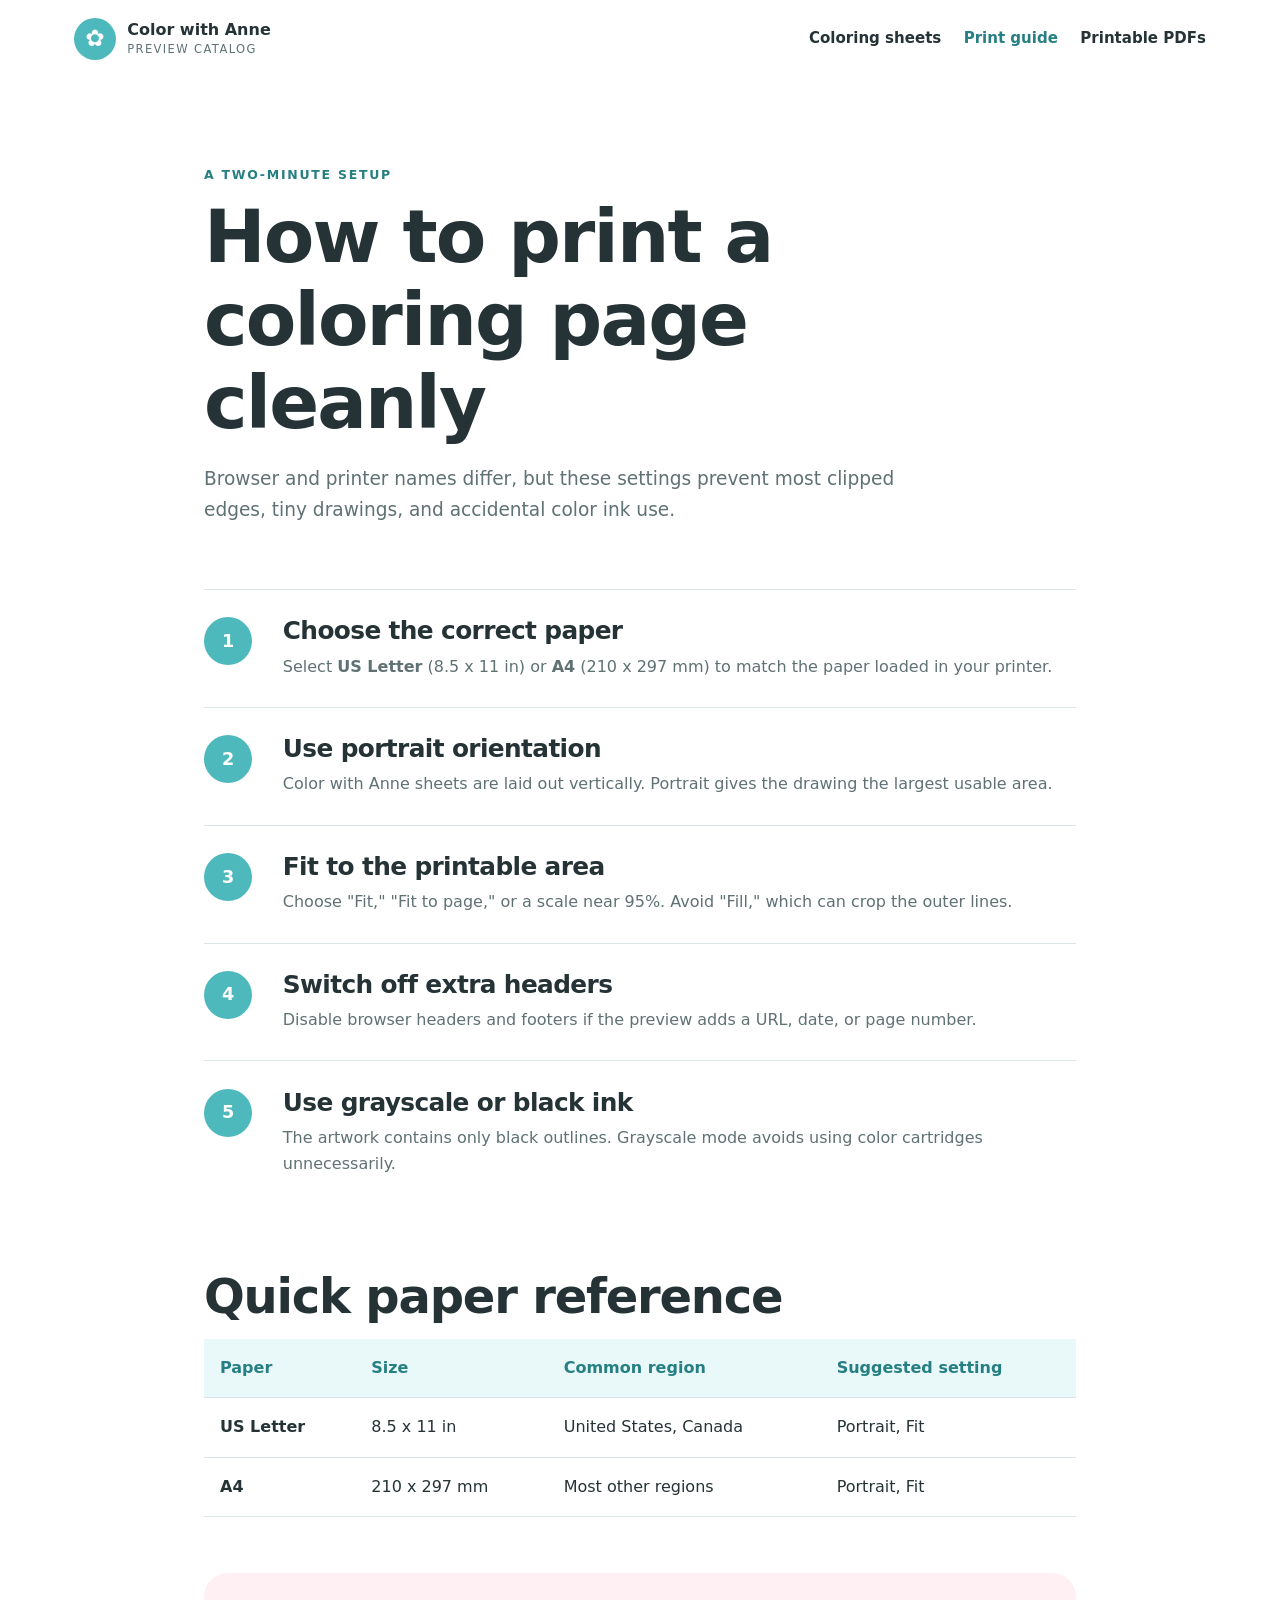
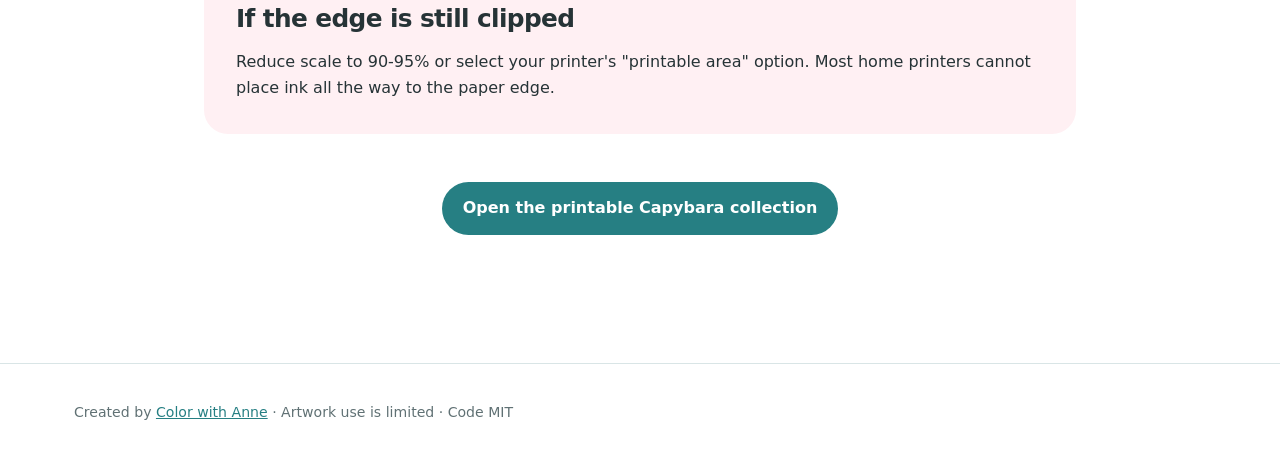
==== docs/print-guide.html @ 1237b343 "Launch Color with Anne printable preview catalog" ====
<!doctype html>
<html lang="en">
<head>
  <meta charset="utf-8">
  <meta name="viewport" content="width=device-width, initial-scale=1">
  <title>How to Print Coloring Pages Cleanly | Color with Anne</title>
  <meta name="description" content="Simple settings for printing crisp coloring pages on A4 or US Letter paper without clipped edges or heavy ink use.">
  <meta name="robots" content="index,follow">
  <meta name="theme-color" content="#4db9bd">
  <link rel="canonical" href="https://imakingtan.github.io/color-with-anne-printable-coloring-pages/print-guide.html">
  <link rel="sitemap" type="application/xml" href="sitemap.xml">
  <link rel="stylesheet" href="styles.css">
</head>
<body>
  <a class="skip-link" href="#main">Skip to the print guide</a>
  <header class="site-header">
    <a class="brand" href="index.html" aria-label="Color with Anne preview catalog home">
      <span class="brand-mark" aria-hidden="true">&#10047;</span>
      <span><strong>Color with Anne</strong><small>Preview Catalog</small></span>
    </a>
    <nav aria-label="Primary navigation">
      <a href="index.html#sheets">Coloring sheets</a>
      <a href="print-guide.html" aria-current="page">Print guide</a>
      <a href="https://colorwithanne.com/capybara-coloring-pages/">Printable PDFs</a>
    </nav>
  </header>

  <main id="main" class="guide">
    <header class="guide-intro">
      <p class="eyebrow">A two-minute setup</p>
      <h1>How to print a coloring page cleanly</h1>
      <p class="lede">Browser and printer names differ, but these settings
        prevent most clipped edges, tiny drawings, and accidental color ink use.</p>
    </header>

    <ol class="steps">
      <li>
        <span class="step-number">1</span>
        <div><h2>Choose the correct paper</h2><p>Select <strong>US Letter</strong>
          (8.5 x 11 in) or <strong>A4</strong> (210 x 297 mm) to match the paper
          loaded in your printer.</p></div>
      </li>
      <li>
        <span class="step-number">2</span>
        <div><h2>Use portrait orientation</h2><p>Color with Anne sheets are laid
          out vertically. Portrait gives the drawing the largest usable area.</p></div>
      </li>
      <li>
        <span class="step-number">3</span>
        <div><h2>Fit to the printable area</h2><p>Choose "Fit," "Fit to page," or
          a scale near 95%. Avoid "Fill," which can crop the outer lines.</p></div>
      </li>
      <li>
        <span class="step-number">4</span>
        <div><h2>Switch off extra headers</h2><p>Disable browser headers and
          footers if the preview adds a URL, date, or page number.</p></div>
      </li>
      <li>
        <span class="step-number">5</span>
        <div><h2>Use grayscale or black ink</h2><p>The artwork contains only
          black outlines. Grayscale mode avoids using color cartridges
          unnecessarily.</p></div>
      </li>
    </ol>

    <section class="paper-table" aria-labelledby="paper-title">
      <h2 id="paper-title">Quick paper reference</h2>
      <div class="table-wrap">
        <table>
          <thead><tr><th>Paper</th><th>Size</th><th>Common region</th><th>Suggested setting</th></tr></thead>
          <tbody>
            <tr><th>US Letter</th><td>8.5 x 11 in</td><td>United States, Canada</td><td>Portrait, Fit</td></tr>
            <tr><th>A4</th><td>210 x 297 mm</td><td>Most other regions</td><td>Portrait, Fit</td></tr>
          </tbody>
        </table>
      </div>
    </section>

    <aside class="note troubleshooting">
      <h2>If the edge is still clipped</h2>
      <p>Reduce scale to 90-95% or select your printer's "printable area" option.
        Most home printers cannot place ink all the way to the paper edge.</p>
    </aside>

    <p class="back-link"><a class="button primary" href="https://colorwithanne.com/capybara-coloring-pages/">Open the printable Capybara collection</a></p>
  </main>

  <footer>
    <p>Created by <a href="https://colorwithanne.com/">Color with Anne</a> &middot; Artwork use is limited &middot; Code MIT</p>
  </footer>
</body>
</html>
---- docs/styles.css ----
:root {
  --teal: #4db9bd;
  --teal-dark: #267f83;
  --teal-soft: #e9f8f8;
  --ink: #263336;
  --muted: #607174;
  --cream: #fffaf2;
  --pink: #fff0f3;
  --line: #d9e5e6;
  --white: #ffffff;
  --shadow: 0 18px 45px rgba(38, 79, 81, .11);
  --radius: 24px;
}

* { box-sizing: border-box; }

html { scroll-behavior: smooth; }

body {
  margin: 0;
  color: var(--ink);
  background: var(--white);
  font-family: ui-rounded, "Nunito", "Avenir Next", system-ui, -apple-system, BlinkMacSystemFont, "Segoe UI", sans-serif;
  line-height: 1.65;
}

a { color: var(--teal-dark); }
a:hover { color: #155f62; }

img { max-width: 100%; height: auto; display: block; }

.skip-link {
  position: fixed;
  z-index: 20;
  top: 10px;
  left: 10px;
  padding: .7rem 1rem;
  border-radius: 8px;
  color: var(--white);
  background: var(--ink);
  transform: translateY(-150%);
}

.skip-link:focus { transform: translateY(0); }

.site-header {
  display: flex;
  align-items: center;
  justify-content: space-between;
  gap: 2rem;
  max-width: 1180px;
  margin: 0 auto;
  padding: 1.1rem 24px;
}

.brand {
  display: flex;
  align-items: center;
  gap: .7rem;
  color: var(--ink);
  text-decoration: none;
}

.brand-mark {
  display: grid;
  width: 42px;
  height: 42px;
  place-items: center;
  border-radius: 50%;
  color: var(--white);
  background: var(--teal);
  font-size: 1.45rem;
}

.brand strong, .brand small { display: block; line-height: 1.15; }
.brand small { margin-top: .18rem; color: var(--muted); font-size: .72rem; letter-spacing: .12em; text-transform: uppercase; }

nav { display: flex; align-items: center; gap: 1.4rem; }
nav a { color: var(--ink); font-size: .94rem; font-weight: 700; text-decoration: none; }
nav a:hover, nav a[aria-current="page"] { color: var(--teal-dark); }

main { overflow: hidden; }

.hero {
  display: grid;
  grid-template-columns: minmax(0, 1.45fr) minmax(260px, .55fr);
  align-items: end;
  gap: 3.5rem;
  max-width: 1180px;
  margin: 2.5rem auto 0;
  padding: 5.5rem 5rem;
  border-radius: 34px;
  background: linear-gradient(135deg, var(--teal-soft), #f5fbf6 58%, var(--cream));
}

.eyebrow {
  margin: 0 0 .55rem;
  color: var(--teal-dark);
  font-size: .78rem;
  font-weight: 800;
  letter-spacing: .14em;
  text-transform: uppercase;
}

h1, h2, h3 { margin-top: 0; line-height: 1.13; letter-spacing: -.025em; }
h1 { max-width: 720px; margin-bottom: 1.25rem; font-size: clamp(2.5rem, 6vw, 4.8rem); }
h2 { margin-bottom: 1rem; font-size: clamp(2rem, 4vw, 3rem); }
h3 { margin-bottom: .65rem; font-size: 1.35rem; }

.lede { max-width: 700px; color: var(--muted); font-size: 1.16rem; }
.hero-actions, .card-actions { display: flex; align-items: center; flex-wrap: wrap; gap: .85rem; margin-top: 1.8rem; }

.button {
  display: inline-flex;
  min-height: 46px;
  align-items: center;
  justify-content: center;
  padding: .72rem 1.15rem;
  border: 2px solid transparent;
  border-radius: 999px;
  font: inherit;
  font-weight: 800;
  text-decoration: none;
  cursor: pointer;
}

.button.primary { color: var(--white); background: var(--teal-dark); }
.button.primary:hover { color: var(--white); background: #155f62; }
.button.secondary { color: var(--teal-dark); border-color: var(--teal); background: rgba(255,255,255,.7); }

.promise {
  padding: 1.7rem;
  border: 1px solid rgba(77,185,189,.25);
  border-radius: var(--radius);
  background: rgba(255,255,255,.75);
  box-shadow: var(--shadow);
}

.promise > span { color: #dd7991; font-size: 2.2rem; }
.promise p { margin-bottom: 0; }

.section { max-width: 1180px; margin: 0 auto; padding: 6.5rem 24px; }
.section-heading { display: flex; align-items: end; justify-content: space-between; gap: 3rem; margin-bottom: 2.5rem; }
.section-heading > p { max-width: 460px; color: var(--muted); }

.brand-intro { display: grid; grid-template-columns: .8fr 1.2fr; gap: 4rem; align-items: start; }
.brand-intro > div:last-child { max-width: 650px; color: var(--muted); font-size: 1.08rem; }
.brand-intro > div:last-child p:first-child { margin-top: 0; }

.weekly-section { padding: 4.5rem; border-radius: 30px; background: var(--cream); }
.weekly-grid { display: grid; grid-template-columns: 1fr 1fr; gap: 1rem; margin: 0; padding: 0; list-style: none; }
.weekly-grid a { display: grid; grid-template-columns: 42px 1fr; gap: .15rem .8rem; min-height: 116px; align-content: center; padding: 1.35rem; border: 1px solid #eadfce; border-radius: 18px; color: var(--ink); background: var(--white); text-decoration: none; }
.weekly-grid a:hover { border-color: var(--teal); box-shadow: 0 9px 24px rgba(38, 79, 81, .08); }
.weekly-grid span { grid-row: 1 / 3; color: var(--teal-dark); font-size: .8rem; font-weight: 900; letter-spacing: .1em; }
.weekly-grid strong { line-height: 1.3; }
.weekly-grid small { color: var(--muted); }
.weekly-note { margin: 1.3rem 0 0; color: var(--muted); font-size: .9rem; }

.card-grid { display: grid; grid-template-columns: repeat(3, 1fr); gap: 1.4rem; }
.sheet-card { display: flex; overflow: hidden; flex-direction: column; border: 1px solid var(--line); border-radius: var(--radius); background: var(--white); box-shadow: 0 10px 28px rgba(38, 79, 81, .07); }
.preview { padding: 1.2rem 1.2rem 0; background: var(--cream); }
.preview img { width: 100%; max-height: 480px; object-fit: contain; border: 1px solid #ede9df; background: white; }
.card-body { display: flex; flex: 1; flex-direction: column; padding: 1.45rem; }
.card-body p { color: var(--muted); }
.card-body .text-link { margin-top: auto; padding-top: .8rem; }
.tags { display: flex; gap: .45rem; margin-bottom: .9rem; }
.tags span { padding: .25rem .65rem; border-radius: 999px; color: var(--teal-dark); background: var(--teal-soft); font-size: .75rem; font-weight: 800; }
.text-link { font-weight: 800; text-underline-offset: .2em; }
.gallery-cta { margin: 2.5rem 0 0; text-align: center; }

.split-section { display: grid; grid-template-columns: 1.2fr .8fr; gap: 4rem; align-items: center; }
.split-section > div:first-child { max-width: 650px; }
.note { padding: 2rem; border-radius: var(--radius); background: var(--pink); }
.note p:last-child { margin-bottom: 0; }

.visit { display: flex; align-items: center; justify-content: space-between; gap: 3rem; margin-bottom: 5rem; border-radius: 30px; background: var(--teal-soft); }
.visit > div { max-width: 700px; }
.visit p:last-child { margin-bottom: 0; color: var(--muted); }

footer { display: flex; justify-content: space-between; gap: 2rem; padding: 2.3rem max(24px, calc((100vw - 1132px) / 2)); color: var(--muted); border-top: 1px solid var(--line); font-size: .88rem; }
footer p { margin: 0; }

.guide { max-width: 920px; margin: 0 auto; padding: 5.5rem 24px 7rem; }
.guide-intro { margin-bottom: 4rem; }
.guide h1 { font-size: clamp(2.6rem, 6vw, 4.6rem); }
.steps { padding: 0; list-style: none; counter-reset: print-step; }
.steps li { display: grid; grid-template-columns: 58px 1fr; gap: 1.3rem; padding: 1.7rem 0; border-top: 1px solid var(--line); }
.step-number { display: grid; width: 48px; height: 48px; place-items: center; border-radius: 50%; color: var(--white); background: var(--teal); font-size: 1.1rem; font-weight: 900; }
.steps h2 { margin-bottom: .5rem; font-size: 1.55rem; }
.steps p { margin: 0; color: var(--muted); }
.paper-table { margin-top: 4rem; }
.table-wrap { overflow-x: auto; }
table { width: 100%; border-collapse: collapse; }
th, td { padding: 1rem; border-bottom: 1px solid var(--line); text-align: left; white-space: nowrap; }
thead th { color: var(--teal-dark); background: var(--teal-soft); }
.troubleshooting { margin-top: 3.5rem; }
.troubleshooting h2 { font-size: 1.55rem; }
.back-link { margin-top: 3rem; text-align: center; }

@media (max-width: 900px) {
  nav a:last-child { display: none; }
  .hero { grid-template-columns: 1fr; margin: 1rem 16px 0; padding: 4rem 2.2rem; }
  .card-grid { grid-template-columns: 1fr 1fr; }
  .brand-intro, .split-section { grid-template-columns: 1fr; gap: 2rem; }
}

@media (max-width: 640px) {
  .site-header { align-items: flex-start; padding-inline: 16px; }
  nav { gap: .8rem; padding-top: .55rem; }
  nav a { font-size: .8rem; }
  nav a:first-child { display: none; }
  .hero { padding: 3.2rem 1.4rem; border-radius: 24px; }
  .section { padding: 4.5rem 16px; }
  .weekly-section { margin-inline: 16px; padding: 3rem 1.3rem; }
  .weekly-grid { grid-template-columns: 1fr; }
  .section-heading, .visit, footer { align-items: flex-start; flex-direction: column; }
  .section-heading { gap: .5rem; }
  .card-grid { grid-template-columns: 1fr; }
  .visit { margin-inline: 16px; }
  footer { padding-inline: 20px; }
}

@media (prefers-reduced-motion: reduce) {
  html { scroll-behavior: auto; }
}
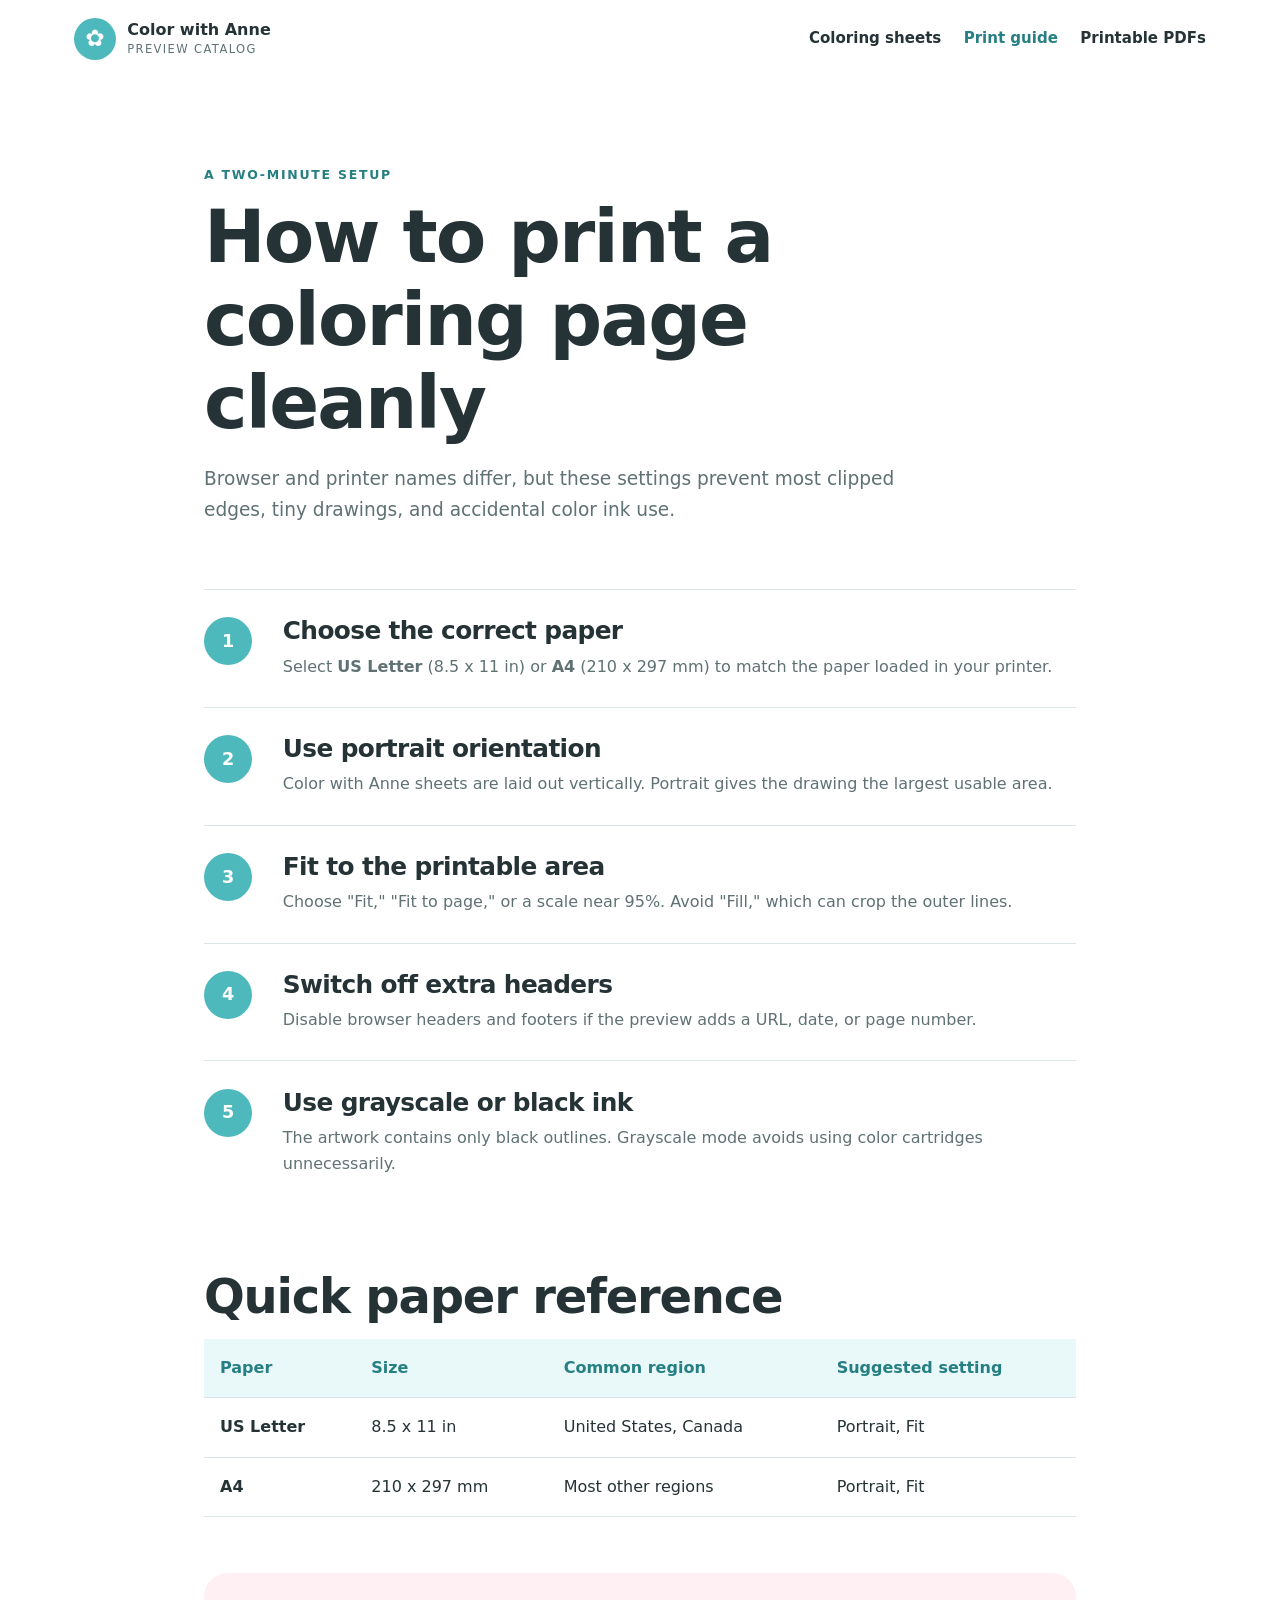
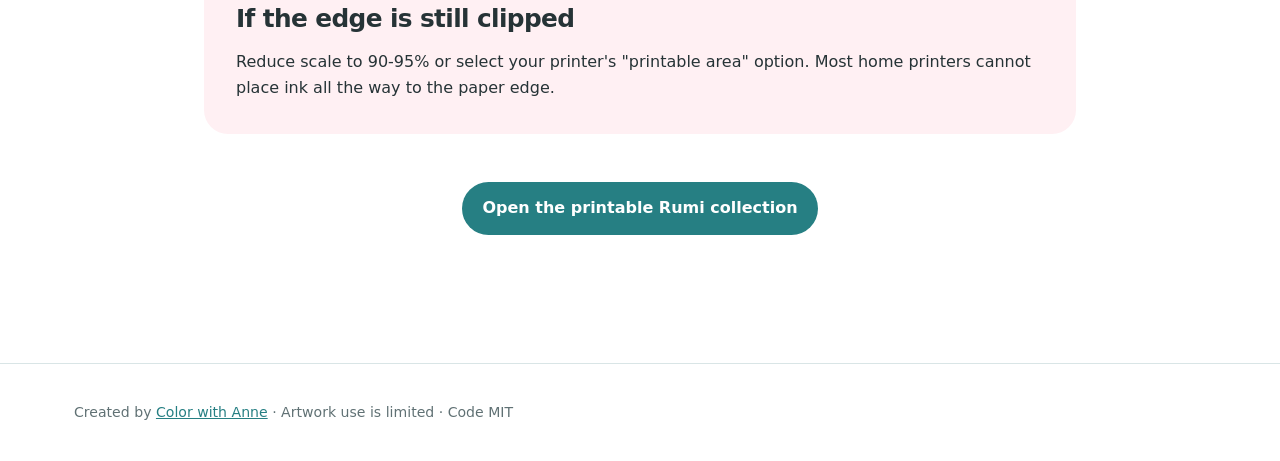
==== commit 4d54de30: "Swap featured collection Capybara -> Rumi with previews; refresh New This Week" ====
--- a/docs/print-guide.html
+++ b/docs/print-guide.html
@@ -21,7 +21,7 @@
     <nav aria-label="Primary navigation">
       <a href="index.html#sheets">Coloring sheets</a>
       <a href="print-guide.html" aria-current="page">Print guide</a>
-      <a href="https://colorwithanne.com/capybara-coloring-pages/">Printable PDFs</a>
+      <a href="https://colorwithanne.com/rumi-coloring-pages/">Printable PDFs</a>
     </nav>
   </header>
 
@@ -82,7 +82,7 @@
         Most home printers cannot place ink all the way to the paper edge.</p>
     </aside>
 
-    <p class="back-link"><a class="button primary" href="https://colorwithanne.com/capybara-coloring-pages/">Open the printable Capybara collection</a></p>
+    <p class="back-link"><a class="button primary" href="https://colorwithanne.com/rumi-coloring-pages/">Open the printable Rumi collection</a></p>
   </main>
 
   <footer>
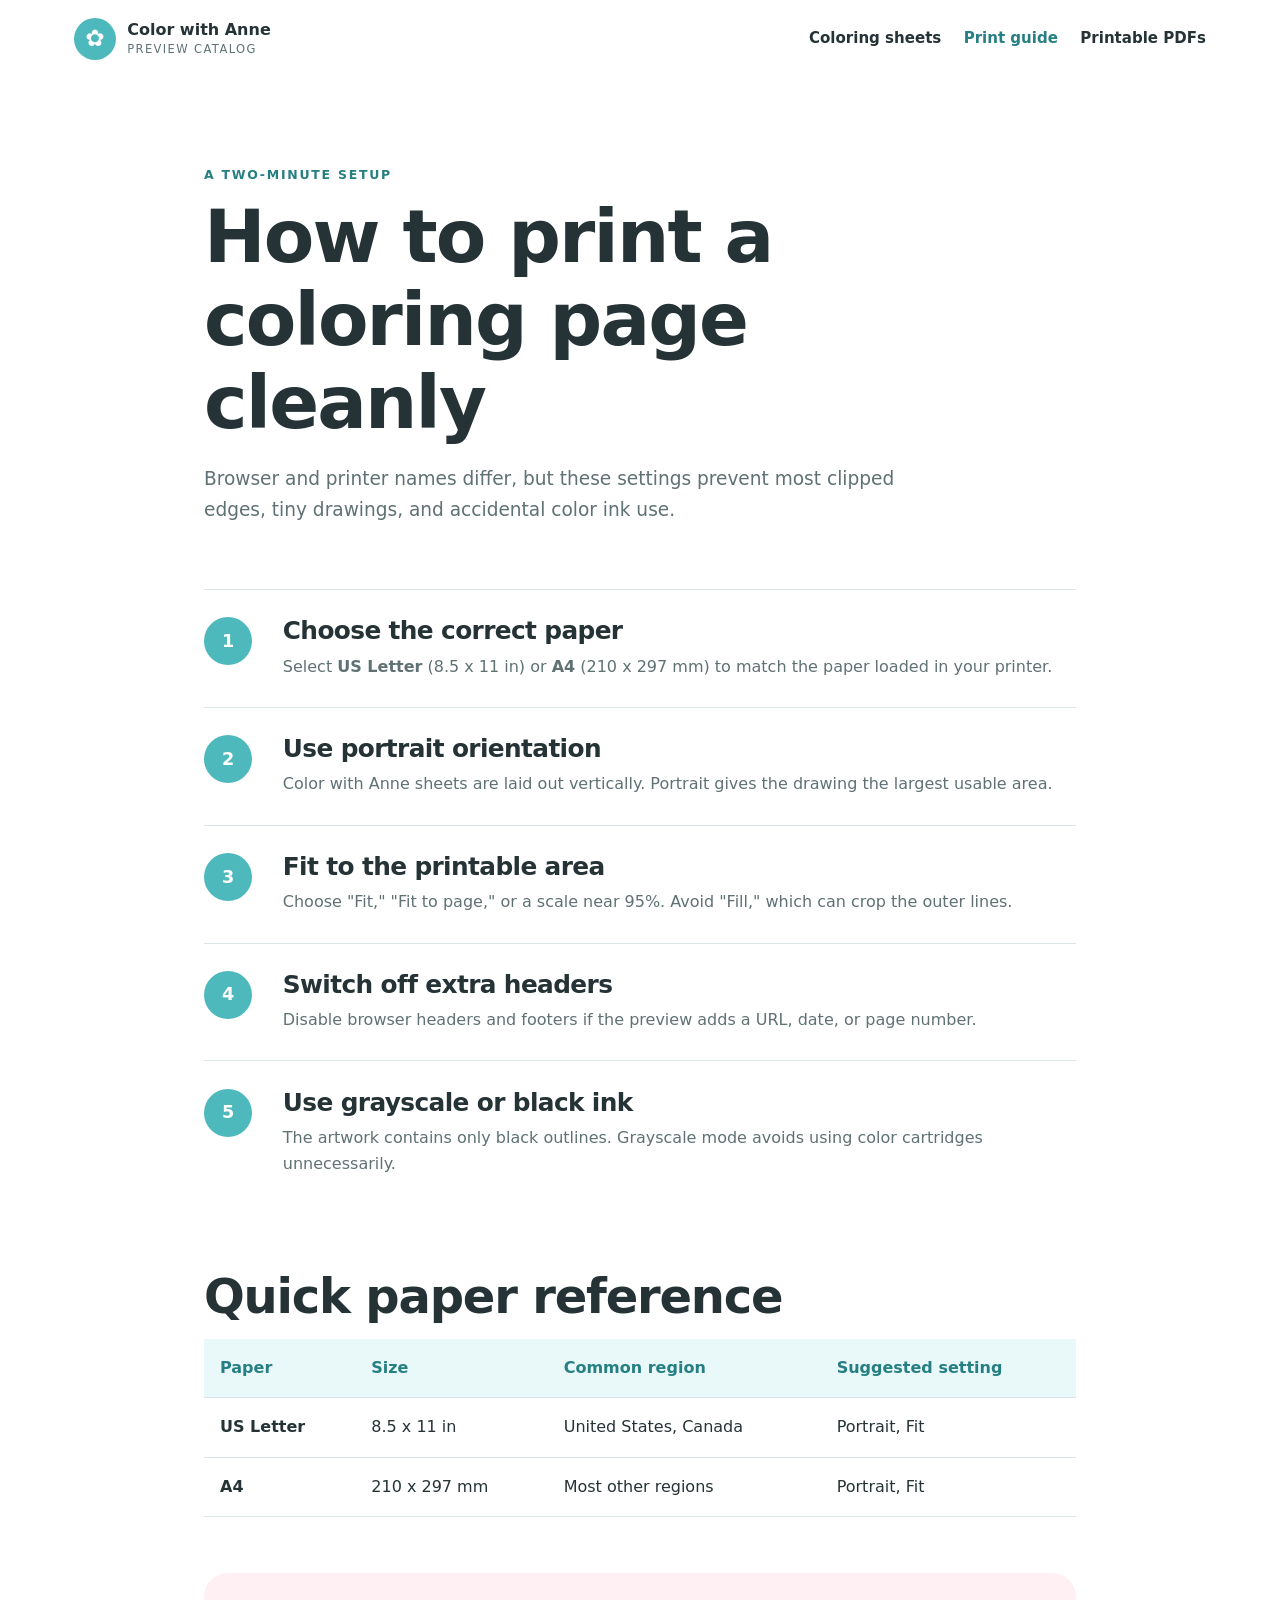
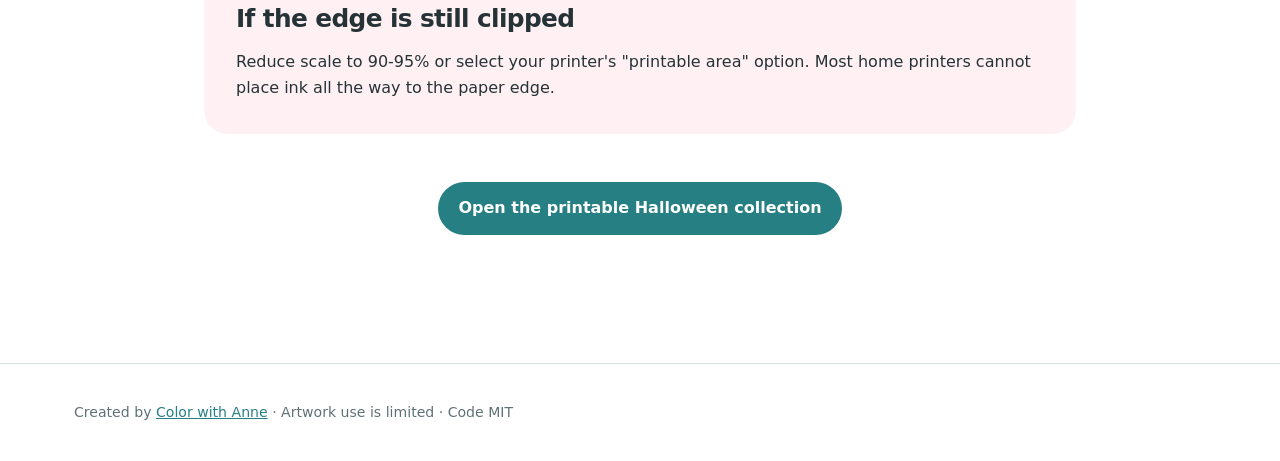
==== commit e11a2c51: "Swap featured collection Rumi -> Halloween with previews; refresh New This Week and Trending Now" ====
--- a/docs/print-guide.html
+++ b/docs/print-guide.html
@@ -21,7 +21,7 @@
     <nav aria-label="Primary navigation">
       <a href="index.html#sheets">Coloring sheets</a>
       <a href="print-guide.html" aria-current="page">Print guide</a>
-      <a href="https://colorwithanne.com/rumi-coloring-pages/">Printable PDFs</a>
+      <a href="https://colorwithanne.com/halloween-coloring-pages/">Printable PDFs</a>
     </nav>
   </header>
 
@@ -82,7 +82,7 @@
         Most home printers cannot place ink all the way to the paper edge.</p>
     </aside>
 
-    <p class="back-link"><a class="button primary" href="https://colorwithanne.com/rumi-coloring-pages/">Open the printable Rumi collection</a></p>
+    <p class="back-link"><a class="button primary" href="https://colorwithanne.com/halloween-coloring-pages/">Open the printable Halloween collection</a></p>
   </main>
 
   <footer>
